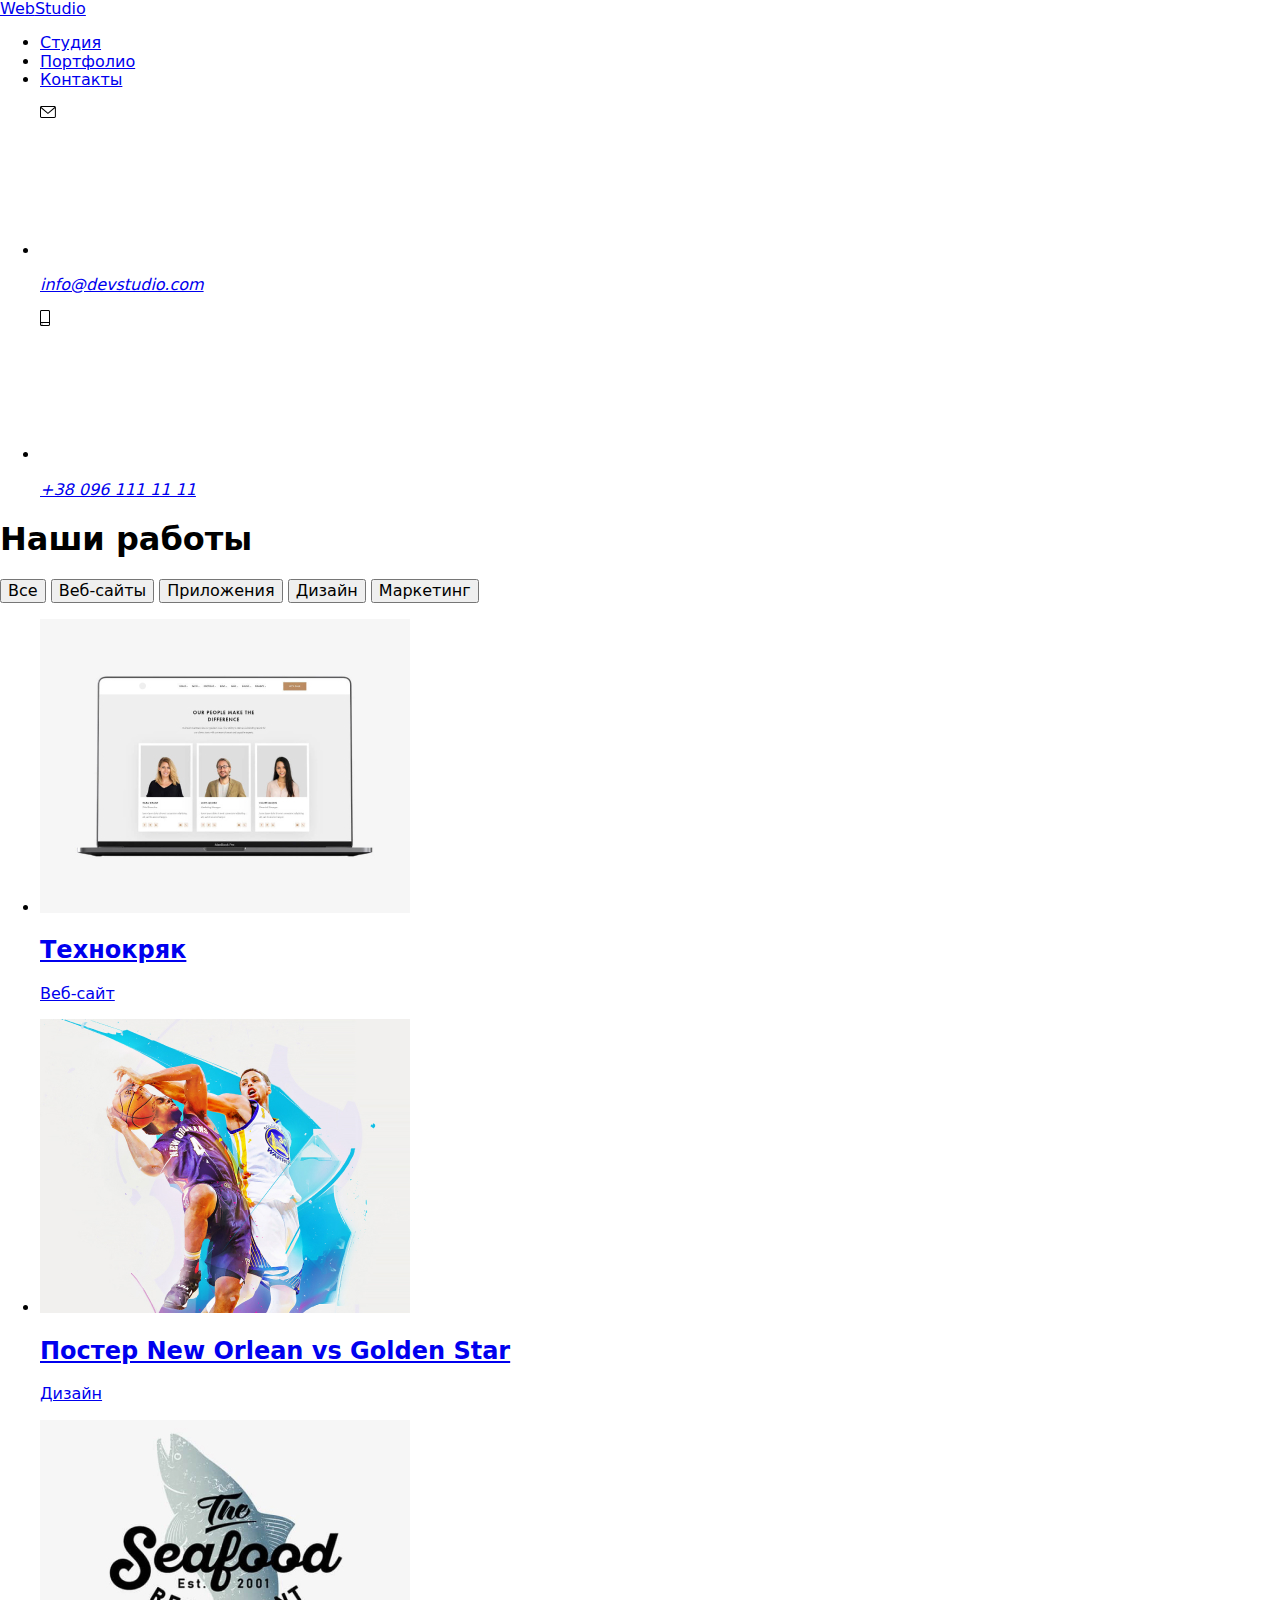
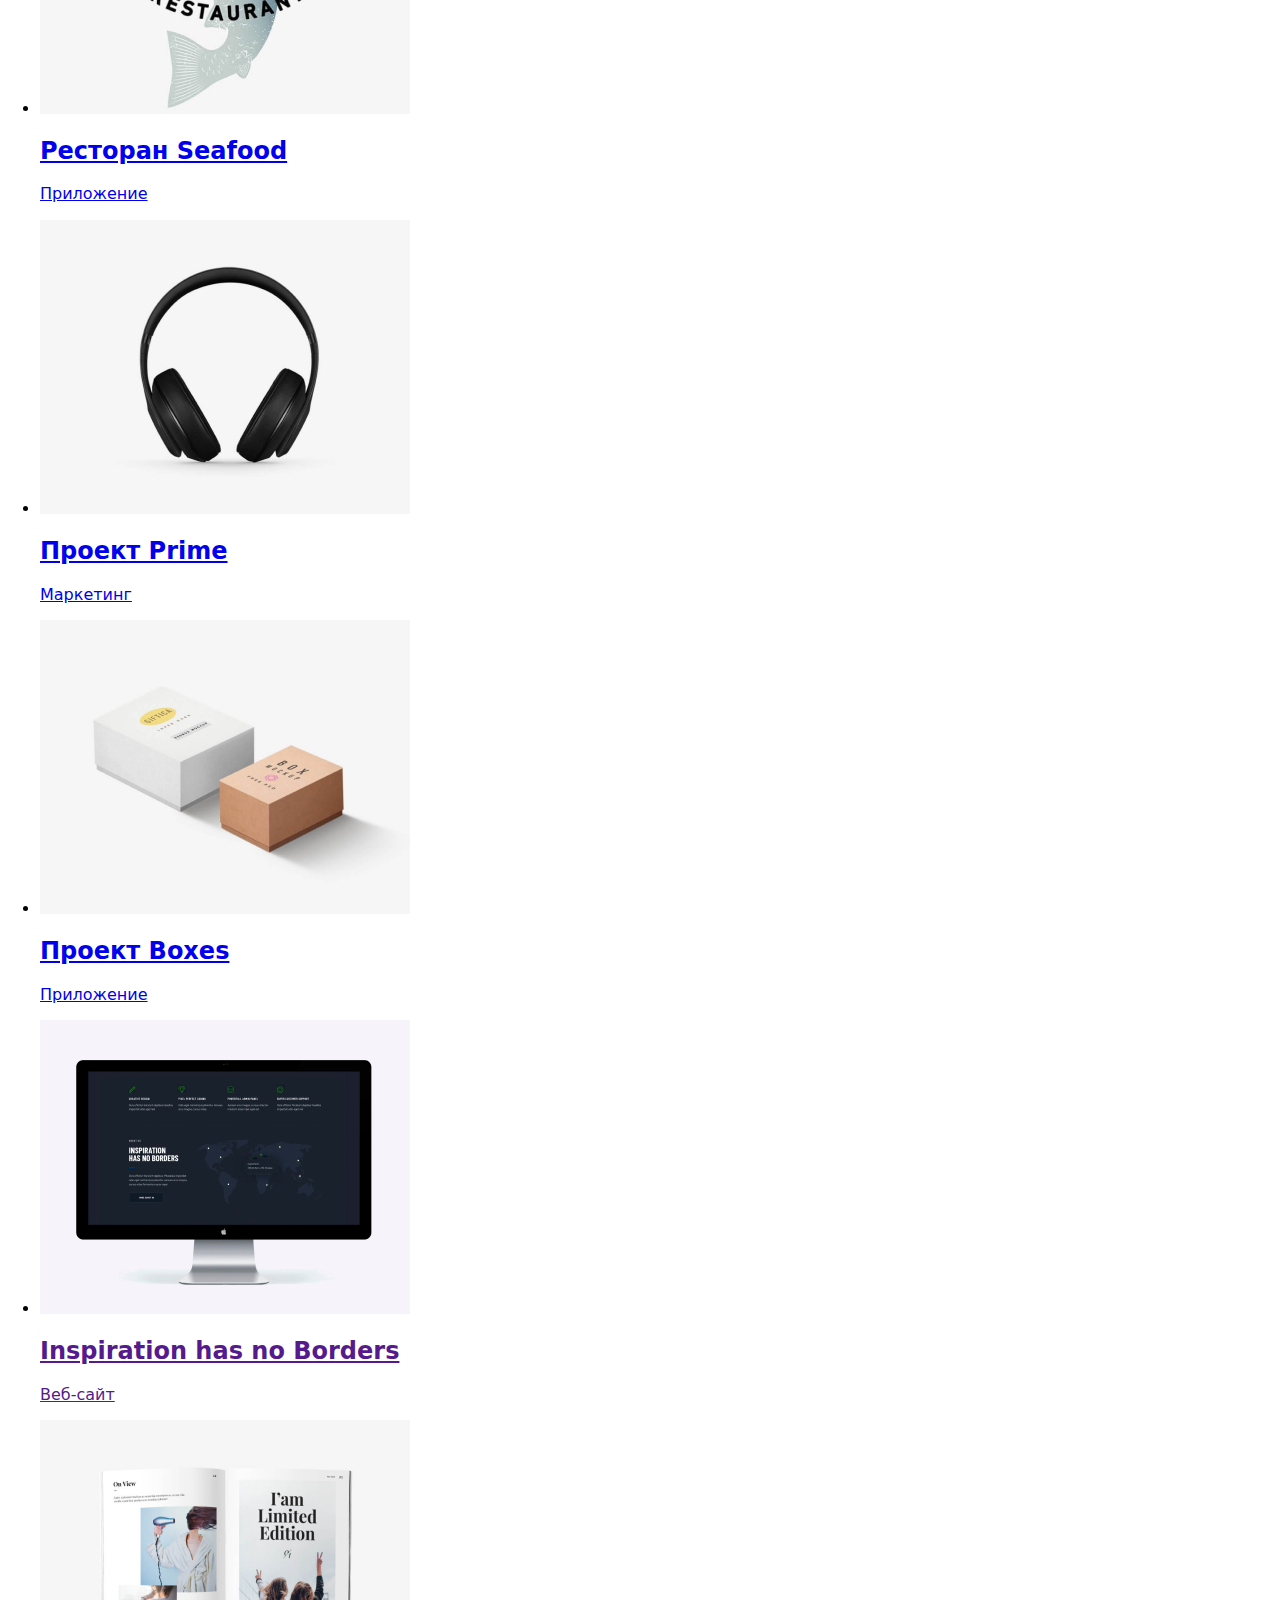
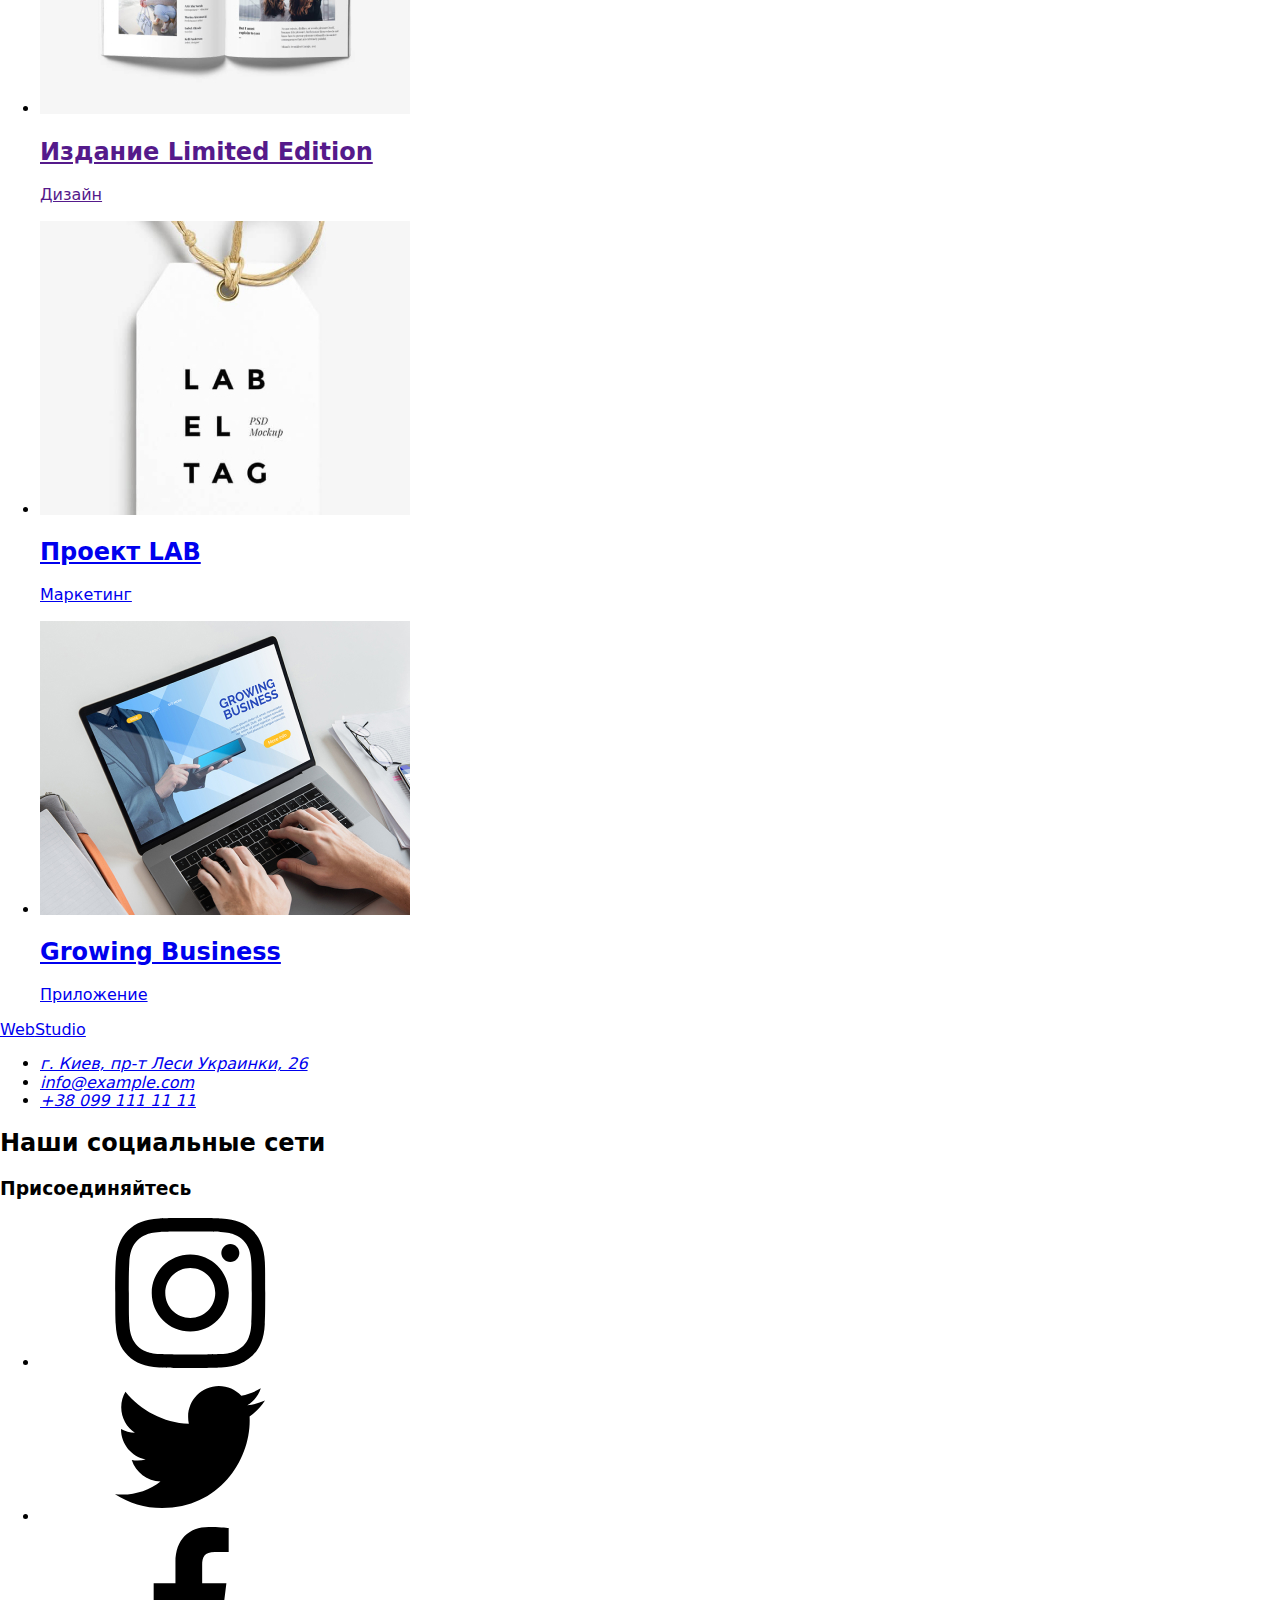
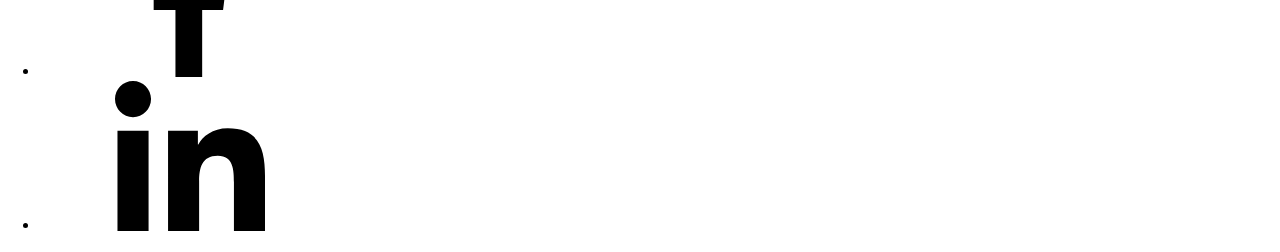
==== portfolio.html @ 12d7b61e "Додає вихідні файли з попередньої роботи" ====
<!DOCTYPE html>
<html lang="ru">
<head>
    <meta charset="UTF-8">
    <meta name="viewport" content="width=device-width, initial-scale=1.0">
    <title>WebStudio</title>
    <link rel="preconnect" href="https://fonts.gstatic.com">
    <link href="https://fonts.googleapis.com/css2?family=Raleway:wght@700&family=Roboto:wght@400;500;700;900&display=swap" rel="stylesheet">
    <link rel="stylesheet" href="https://cdnjs.cloudflare.com/ajax/libs/modern-normalize/1.0.0/modern-normalize.min.css" />
    <link rel="stylesheet" href="./css/styles.css">
</head>
    <body>
        <header class="header">
            <div class="container">
                <nav class="site-nav">
                    <a class="logo link" href="./" aria-label="Логотип сайта Веб Студио"><span class="logo-first">Web</span><span class="logo-second">Studio</span></a>
                    <ul class="navigation-list list">
                        <li class="navigation-list-item"><a class="navigation-list-link active link" href="./index.html">Студия</a></li>
                        <li class="navigation-list-item"><a class="navigation-list-link link" href="./portfolio.html">Портфолио</a></li>
                        <li class="navigation-list-item"><a class="navigation-list-link link" href="#">Контакты</a></li>
                    </ul>
                </nav>
                <address class="address">
                    <ul  class="address-list-header list">
                        <li class="address-list-item">
                            <a class="address-list-link link" href="mailto:info@devstudio.com">
                                <svg class="address-list-icon mail-icon">
                                    <use href="./images/sprite.svg#icon-email" width="16" height="12"></use>
                                </svg>
                                <p class="address-list-text">info@devstudio.com </p> 
                            </a>
                        </li>
                        <li class="address-list-item">
                            <a class="address-list-link link" href="tel:+380961111111">
                                <svg class="address-list-icon phone-icon">
                                    <use href="./images/sprite.svg#icon-smartphone" width="10" height="16"></use>
                                </svg>
                                <p class="address-list-text"> +38 096 111 11 11</p>
                            </a>
                        </li>
                    </ul>  
                </address>
            </div>
        </header>
        <main>
            <section class="portfolio-section">
                <div class="container">
                    <h1 class="visually-hidden">Наши работы</h1>
                    <div class="portfolio-nav">
                        <button class="portfolio-button button" type="button">Все</button>
                        <button class="portfolio-button button" type="button">Веб-сайты</button>
                        <button class="portfolio-button button" type="button">Приложения</button>
                        <button class="portfolio-button button" type="button">Дизайн</button>
                        <button class="portfolio-button button" type="button">Маркетинг</button>               
                    </div>
                    <ul class="portfolio-list list">
                        <li class="portfolio-list-item">
                            <a class="portfolio-list-link link" href="#">
                                <img class="portfolio-img" src="./images/portfolio/001_tehnokryak.jpg" alt="Сайт Технокряк" width="370">
                                <!--<p class="portfolio-description">Технокряк это современная площадка распространения коронавируса.
                                    Компании используют эту платформу для цифрового шпионажа и
                                    атак на защищённые сервера конкурентов.
                                </p> -->
                                <div class="portfolio-card-content">
                                    <h2 class="portfolio-title">Технокряк</h2>
                                    <p class="portfolio-type">Веб-сайт</p>
                                </div>
                            </a>
                        </li>
                        <li class="portfolio-list-item">
                            <a class="portfolio-list-link link" href="#">
                                <img class="portfolio-img" src="./images/portfolio/002_new_orlean_vs_golden_star.jpg" alt="Постер" width="370">
                                <!-- <p class="portfolio-description">
                                    Lorem ipsum dolor, sit amet consectetur adipisicing elit.
                                    Porro quos at voluptatem quis accusantium sunt esse libero
                                    laboriosam, itaque dolorem.
                                </p> -->
                                <div class="portfolio-card-content">
                                    <h2 class="portfolio-title">Постер New Orlean vs Golden Star</h2>
                                    <p class="portfolio-type">Дизайн</p>
                                </div>
                            </a>
                        </li>
                        <li class="portfolio-list-item">
                            <a class="portfolio-list-link link" href="#">
                                <img class="portfolio-img" src="./images/portfolio/003_seafood.jpg" alt="Ресторан Seafood" width="370">
                                <!-- <p class="portfolio-description">
                                    Lorem ipsum dolor sit, amet consectetur adipisicing elit.
                                    Saepe, cum amet. Accusantium reprehenderit sapiente suscipit.
                                    Amet voluptatibus illum unde deleniti.
                                </p>  -->
                                <div class="portfolio-card-content">
                                    <h2 class="portfolio-title">Ресторан Seafood</h2>
                                    <p class="portfolio-type">Приложение</p>
                                </div>
                            </a>
                        </li>
                        <li class="portfolio-list-item">
                            <a class="portfolio-list-link link" href="#">
                                <img class="portfolio-img" src="./images/portfolio/004_prime.jpg" alt="Наушники" width="370">
                                <!-- <p class="portfolio-description">
                                    Lorem ipsum dolor sit amet consectetur adipisicing elit.
                                    Ab corporis sed voluptas aut cupiditate repellendus non facere 
                                    saepe optio ipsum.
                                </p> -->
                                <div class="portfolio-card-content">
                                    <h2 class="portfolio-title">Проект Prime</h2>
                                    <p class="portfolio-type">Маркетинг</p>
                                </div>
                            </a>
                        </li>
                        <li class="portfolio-list-item">
                            <a class="portfolio-list-link link" href="#">
                                <img class="portfolio-img" src="./images/portfolio/005_boxes.jpg" alt="Боксы" width="370">
                                    <!-- <p class="portfolio-description">
                                    Lorem, ipsum dolor sit amet consectetur adipisicing elit.
                                    Sequi molestias expedita ratione quia dignissimos molestiae
                                    eius officia sed necessitatibus! Eum.
                                </p> -->
                                <div class="portfolio-card-content">
                                    <h2 class="portfolio-title">Проект Boxes</h2>
                                    <p class="portfolio-type">Приложение</p>
                                </div>
                            </a>
                        </li>
                        <li class="portfolio-list-item">
                            <a class="portfolio-list-link link" href="">
                                <img class="portfolio-img" src="./images/portfolio/006_Inspiration_has_no_borders.jpg" alt="Сайт Inspiration has no Borders" width="370">
                                <!-- <p class="portfolio-description">Lorem ipsum dolor sit amet consectetur adipisicing elit.
                                    Neque dolores consequuntur quisquam facilis repudiandae
                                    alias molestias quas animi iste voluptatum!
                                </p> -->
                                <div class="portfolio-card-content">
                                    <h2 class="portfolio-title">Inspiration has no Borders</h2>
                                    <p class="portfolio-type">Веб-сайт</p>
                                </div>
                            </a>
                        </li>
                        <li class="portfolio-list-item">
                            <a class="portfolio-list-link link" href="">
                                <img class="portfolio-img" src="./images/portfolio/007_limited_edition.jpg" alt="Издание Limited Edition" width="370">
                                <!-- <p class="portfolio-description">Lorem ipsum dolor sit amet consectetur, adipisicing elit. 
                                Necessitatibus sit repudiandae quas non tempore ducimus 
                                asperiores cum aperiam, error magni.
                                </p> -->
                                <div class="portfolio-card-content">
                                    <h2 class="portfolio-title">Издание Limited Edition</h2>
                                    <p class="portfolio-type">Дизайн</p>
                                </div>
                            </a>
                        </li>
                        <li class="portfolio-list-item">
                            <a class="portfolio-list-link link" href="#">
                                <img class="portfolio-img" src="./images/portfolio/008_lab.jpg" alt="Проект LAB" width="370">
                                <!-- <p class="portfolio-description">Lorem ipsum dolor sit amet consectetur adipisicing elit.
                                        Vel quod similique rem necessitatibus fugit temporibus 
                                        reiciendis quia dicta autem rerum.
                                    </p> -->
                                <div class="portfolio-card-content">
                                    <h2 class="portfolio-title">Проект LAB</h2>
                                    <p class="portfolio-type">Маркетинг</p>
                                </div>
                            </a>
                        </li>
                        <li class="portfolio-list-item">
                            <a class="portfolio-list-link link" href="#">
                                <img class="portfolio-img" src="./images/portfolio/009_growing_business.jpg" alt="Приложение Growing Business" width="370">
                                <!-- <p class="portfolio-description">Lorem ipsum dolor sit amet consectetur adipisicing elit.
                                    Iusto molestiae vitae vero excepturi voluptatum numquam
                                    deleniti? Nostrum fuga incidunt quisquam!</p> -->
                                <div class="portfolio-card-content">
                                    <h2 class="portfolio-title">Growing Business</h2>
                                    <p class="portfolio-type">Приложение</p>
                                </div>
                            </a>
                        </li>
                    </ul>
                </div>
            </section>
        </main>
        <footer class="footer">
            <div class="container">
                <div class="footer-info">
                    <a  class="logo link" href="./" aria-label="Логотип сайта Веб Студио"><span class="logo-first">Web</span><span class="logo-second-dark">Studio</span></a>
                    <address  class="address">
                        <ul class="addres-list-footer list">
                            <li class="addres-list-item"><a class="address-footer-link location link" href="https://goo.gl/maps/J2ixgFmDZ8d1wvZj8">г. Киев, пр-т Леси Украинки, 26</a></li>
                            <li class="addres-list-item"><a class="address-footer-link link" href="mailto:info@example.com">info@example.com</a></li>
                            <li class="addres-list-item"><a class="address-footer-link link" href="tel:+380991111111">+38 099 111 11 11</a></li>
                        </ul>
                    </address>
                </div>
                <div class="social-list-our-projekt">
                    <h2 class="visually-hidden">Наши социальные сети</h2>
                    <h3 class="social-list-invitation">Присоединяйтесь</h3>
                    <ul class="social-list list">
                        <li class="social-list-item">
                            <a href="#" class="social-list-link dark-social">
                                <svg class="social-list-icon">
                                    <use href="./images/sprite.svg#icon-instagram"></use>
                                </svg>
                            </a>
                        </li>
                        <li class="social-list-item">
                            <a href="#" class="social-list-link dark-social">
                                <svg class="social-list-icon">
                                    <use href="./images/sprite.svg#icon-twitter"></use>
                                </svg>
                            </a>
                        </li>
                        <li class="social-list-item">
                            <a href="#" class="social-list-link dark-social">
                                <svg class="social-list-icon">
                                    <use href="./images/sprite.svg#icon-facebook"></use>
                                </svg>
                            </a>
                        </li>
                        <li class="social-list-item">
                            <a href="#" class="social-list-link dark-social">
                                <svg class="social-list-icon">
                                    <use href="./images/sprite.svg#icon-linkedin"></use>
                                </svg>
                            </a>
                        </li>
                    </ul>
                </div>
            </div>
        </footer>
    </body>
</html>
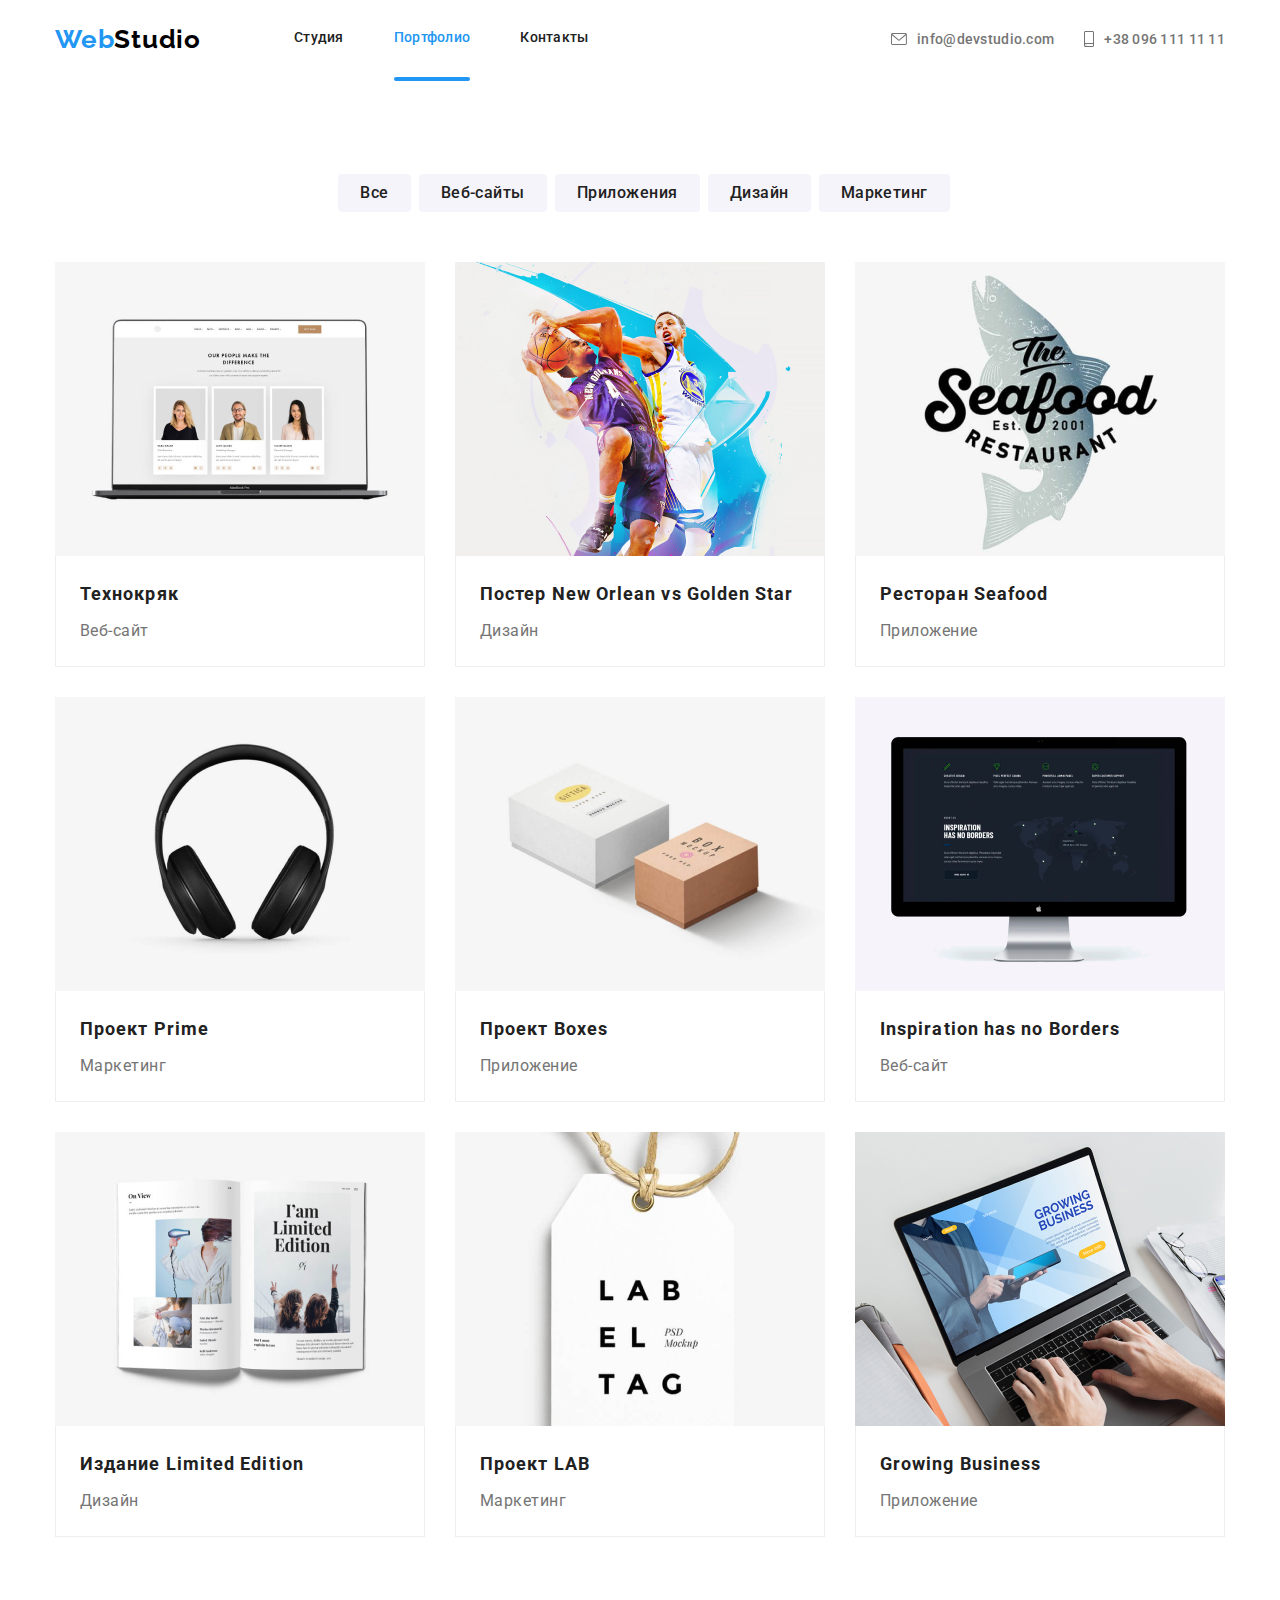
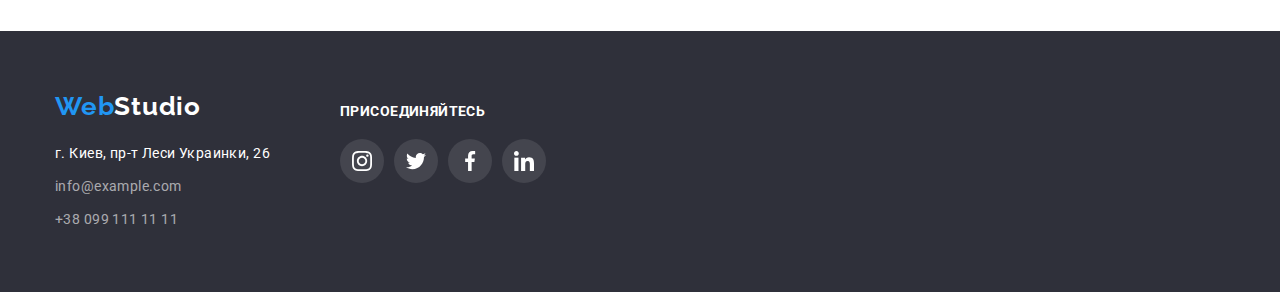
==== commit da8075af: "Додає підкреслювання поточного посилання в головній навігації за допомогою псевдоелемента" ====
--- a/portfolio.html
+++ b/portfolio.html
@@ -15,8 +15,8 @@
                 <nav class="site-nav">
                     <a class="logo link" href="./" aria-label="Логотип сайта Веб Студио"><span class="logo-first">Web</span><span class="logo-second">Studio</span></a>
                     <ul class="navigation-list list">
-                        <li class="navigation-list-item"><a class="navigation-list-link active link" href="./index.html">Студия</a></li>
-                        <li class="navigation-list-item"><a class="navigation-list-link link" href="./portfolio.html">Портфолио</a></li>
+                        <li class="navigation-list-item"><a class="navigation-list-link link" href="./index.html">Студия</a></li>
+                        <li class="navigation-list-item"><a class="navigation-list-link active link" href="./portfolio.html">Портфолио</a></li>
                         <li class="navigation-list-item"><a class="navigation-list-link link" href="#">Контакты</a></li>
                     </ul>
                 </nav>
--- a/css/styles.css
+++ b/css/styles.css
@@ -0,0 +1,711 @@
+:root {
+    --accent-color: #2196F3; /*( частина логотипу,hover по посиланнях тобто акцент)*/
+    --logo-color: #000000; /*частина логотипу (світлий фон)*/
+    --heading-color: #212121; /*(h2, h3, посилання, текст на кнопках портфоліо) */
+    --main-color: #757575; /*(посилання на e-mail, абзаци)*/
+    --main-color-dark-backgr: #ffffff; /*(h1, кнопка "заказать услугу", рядок адреси, частина логотипу на темному фоні)*/
+    --backgr-color-first: #2F303A; /*(footer, hero)*/
+    --backgr-color-second: #F5F4FA; /*(section "Our command",  кнопки портфоліо)*/
+    --addres-second-color: rgba(255, 255, 255, 0.6); /*(емейл і телефон футера)*/
+    --hero-gradient-color: rgba(47, 48, 58, 0.4); /*колір градієнту секції Hero*/
+    --social-link-background-dark: rgba(255, 255, 255, 0.1); /*колір фону посилань на соціальні мережі на темному фоні*/
+    --social-link-color: #afb1b8; /*колір іконок-посилань на соціальні мережі*/
+    --main-font: 'Roboto', Roboto, sans-serif; /*головний шрифт для всього тексту*/
+    --secondary-font: 'Raleway', Raleway, sans-serif; /*вторинний шрифт для логотипу*/
+    --card-set-specialization: 30px; /*Відстань між карточками блоку "Чим ми займаємося"*/
+    --card-set-our-command: 30px; /*Відстань між карточками блоку "Наша команда"*/
+    --card-set-portfolio: 30px; /*Відстань між карточками блоку */
+}
+
+body {
+         color: var(--main-color);
+        font-family: var(--main-font);
+}
+
+.list {
+        list-style: none;
+        margin: 0;
+        padding: 0;
+}
+
+.link {
+        text-decoration: none;
+        color: var(--main-color);
+}
+
+.button {
+        font-family: var(--main-font);
+        border: 0;
+        border-radius: 4px;
+}
+
+.visually-hidden {
+        position: absolute;
+        width: 1px;
+        height: 1px;
+        margin: -1px;
+        border: 0;
+        padding: 0;
+        white-space: nowrap;
+        clip-path: inset(100%);
+        clip: rect(0 0 0 0);
+        overflow: hidden;
+      }
+
+h1,
+h2,
+h3,
+h4,
+h5,
+h6{
+        margin: 0;
+}
+
+ul,
+ol {
+        margin: 0;
+        padding: 0;
+}
+
+p {
+        margin: 0;
+}
+
+img {
+        display: block;
+        max-width: 100%;
+        height: auto;
+}
+
+.container {
+        width: 1200px;
+        margin: 0 auto;
+        padding: 0 15px;
+        display: flex;
+        /*justify-content: center;*/
+        align-items: center;
+        background: transparent;
+}
+
+/* ============== HEADER ============== */
+
+.header > .container {
+        display: flex;
+        padding-top: 24px;
+        padding-bottom: 25px;
+}
+
+.site-nav {
+        display: flex;
+        align-items: center;
+}
+
+.navigation-list {
+        display: flex;
+}
+
+.header .logo {
+        margin-right: 93px;
+}
+
+.address {
+        font-style: normal;
+}
+
+.address-list-header {
+        display: flex;
+        align-items: center;
+        justify-content: center;
+}
+
+.header .address-list-link {
+        display: flex;
+        align-items: center;
+
+        transition-property: color;
+        transition-duration: 250ms;
+        transition-timing-function: cubic-bezier(0.4, 0, 0.2, 1);
+}
+
+.address-list-icon {
+        display: block;
+        fill: var(--main-color);
+
+        transition-property: fill;
+        transition-duration: 250ms;
+        transition-timing-function: cubic-bezier(0.4, 0, 0.2, 1);
+}
+
+.header .address-list-link:hover .address-list-icon,
+.header .address-list-link:focus .address-list-icon {
+        fill: var(--accent-color);
+}
+
+.mail-icon{
+        width: 16px;
+        height: 12px;
+}
+
+.phone-icon{
+        width: 10px;
+        height: 16px;
+}
+
+.address-list-text {
+        display: block;
+        padding-left: 10px;
+}
+
+.navigation-list-item:not(:last-child) {
+        margin-right: 50px;
+}
+.header .address-list-item:not(:last-child) {
+        margin-right: 30px;
+}
+
+.header .address {
+        margin-left: auto;     
+}
+
+.logo {
+        color: var(--logo-color);
+        font-family: var(--secondary-font);
+        font-weight: bold;
+        font-size: 26px;
+        line-height: 1.192;
+        letter-spacing: 0.03em;
+}
+
+.logo-first {
+        color: var(--accent-color);
+}
+
+.navigation-list-link,
+.address-list-link {
+        font-weight: 500;
+        font-size: 14px;
+        line-height: 1.143;
+        letter-spacing: 0.02em;      
+ }
+
+.navigation-list-link{
+        color: var(--heading-color);
+
+        transition-property: color;
+        transition-duration: 250ms;
+        transition-timing-function: cubic-bezier(0.4, 0, 0.2, 1);
+}
+
+/*.address-list-link {
+        color: var(--main-color);
+
+        transition-property: color;
+        transition-duration: 2500ms;
+        transition-timing-function: cubic-bezier(0.4, 0, 0.2, 1);
+}*/
+
+.navigation-list-link:hover,
+.navigation-list-link:focus,
+.address-list-link:hover,
+.address-list-link:focus {
+         color: var(--accent-color);
+}
+
+.navigation-list-link.active {
+        color: var(--accent-color);
+}
+
+.navigation-list-link.active::after {
+        content: ""; 
+        width: auto;
+        height: 4px;
+        display: block;
+        background: var(--accent-color);
+        border-radius: 2px;
+
+        position:relative;
+        top: 30px;
+}
+
+
+/* ============== END HEADER ============== */
+
+/* ============== HERO SECTION ============== */
+.hero-section {
+        background-color: var(--backgr-color-first);
+}
+.hero-section > .container {
+        /*background-color: var(--backgr-color-first);*/
+        flex-direction: column;
+        padding-top: 200px;
+        padding-bottom: 200px;
+        width:1600px;
+        background-image: linear-gradient(var(--hero-gradient-color), var(--hero-gradient-color)), url(../images/background_photo.jpg);
+        background-repeat: no-repeat;
+        background-size: cover;
+}
+
+.hero-title {
+        font-weight: 900;
+        font-size: 44px;
+        line-height: 1.364;
+        text-align: center;
+        letter-spacing: 0.06em;
+        text-transform: uppercase;
+        color: var(--main-color-dark-backgr);
+        margin-bottom: 30px;
+
+}
+
+.hero-button {
+        font-weight: 500;
+        font-size: 16px;
+        line-height: 1.625;
+        text-align: center;
+        letter-spacing: 0.03em;
+        min-width: 200px;
+        height: 50px;   
+        box-shadow: 0px 4px 4px rgba(0, 0, 0, 0.15);
+        cursor: pointer;
+        padding: 10px 32px;
+        color: var(--main-color-dark-backgr);
+        background-color: var(--accent-color);
+}
+
+/* ============== HERO SECTION END ============== */
+
+/* ============== ADVANTAGES SECTION ============== */
+.advantages > .container {
+        padding-top: 94px;
+        padding-bottom: 94px;
+}
+.advantages-list {
+        display: flex;
+}
+
+.advantages-list-item {
+        padding: 3px;
+        font-size: 14px;
+        letter-spacing: 0.03em;
+}
+
+.advantages-list-item:not(:last-child) {
+        margin-right: 30px;
+}
+
+.advantages-icon-background {
+        width:auto;
+        height: 120px;
+        background: var(--backgr-color-second);
+        margin-bottom: 30px;
+        display: flex;
+        justify-content: center;
+        align-items: center;
+}
+
+.advantages-icon {
+        width: 70px;
+        height: 70px;
+}
+
+.advantages-title {
+        font-weight: 700;
+        line-height: 1.142;
+        text-transform: uppercase;
+        color: var(--heading-color);
+        margin-bottom: 10px;
+}
+
+.advantages-description {
+        font-weight: 400;
+        line-height: 1.714;
+}
+
+/* ============== ADVANTAGES SECTION END ============== */
+
+/* ============== SPECIALIZATION SECTION ============== */
+
+.specialization-section > .container {
+        flex-direction: column;
+        padding-bottom: 94px;
+}
+.specialization-list {
+        display: flex;
+        justify-content: center;
+}
+
+.specialization-list-item:not(:last-child) {
+        margin-right: var(--card-set-specialization);
+}
+
+.specialization-title,
+.our-command-title,
+.our-clients-title {
+        font-weight: 700;
+        font-size: 36px;
+        line-height: 1.167;
+        text-align: center;
+        letter-spacing: 0.03em;
+        color: var(--heading-color);
+}
+
+.specialization-title {
+        margin-bottom: 50px;
+}
+ 
+/* ============== SPECIALIZATION SECTION END ============== */
+
+/* ============== OUR COMAND ============== */
+
+.our-command-section {
+        background-color: var(--backgr-color-second);
+}
+
+.our-command-section > .container{
+        padding-top: 94px;
+        padding-bottom: 94px;
+        flex-direction: column;
+}
+
+.our-command-list {
+          display: flex;
+          justify-content: center;
+}
+
+.our-command-list-item {
+        background-color: var(--main-color-dark-backgr);
+        box-shadow: 0px 1px 3px rgba(0, 0, 0, 0.12), 0px 1px 1px rgba(0, 0, 0, 0.14), 0px 2px 1px rgba(0, 0, 0, 0.2);
+        border-radius: 0px 0px 4px 4px;
+}
+
+.our-command-list-item:not(:last-child) {
+        margin-right: var(--card-set-our-command);
+}
+
+.our-command-card-content {
+        padding: 30px 10px;
+}
+
+.our-command-title {
+        margin-bottom:50px;
+}
+
+.our-specialist-name {
+        margin-bottom: 10px;
+        font-weight: 500;
+        color: var(--heading-color);
+}
+
+.our-specialist-specialization {
+        font-weight: 400;
+        margin-bottom: 16px;
+}
+
+.our-specialist-name,
+.our-specialist-specialization {
+        font-size: 16px;
+        line-height: 1.188;
+        text-align: center;
+        letter-spacing: 0.03em;
+}
+
+.social-list {
+        display: flex;
+        justify-content: center;
+}
+
+.social-list-item:not(:last-child) {
+        margin-right: 10px;
+}
+
+.social-list-link {
+        display: block;
+        width: 44px;
+        height: 44px;
+        border-radius: 50%;
+        display: flex;
+        justify-content: center;
+        align-items: center;
+
+        transition-property: background;
+        transition-duration: 250ms;
+        transition-timing-function: cubic-bezier(0.4, 0, 0.2, 1);
+}
+
+.social-list-icon {
+        width: 20px;
+        height: 20px;
+        fill: var(--social-link-color);
+
+        transition-property: fill;
+        transition-duration: 250ms;
+        transition-timing-function: cubic-bezier(0.4, 0, 0.2, 1);
+}
+
+.social-list-link:hover,
+.social-list-link:focus {
+        background: var(--accent-color);
+}
+
+.social-list-link:hover .social-list-icon,
+.social-list-link:focus .social-list-icon {
+        fill: var(--main-color-dark-backgr);
+}
+
+/* ============== OUR COMAND END ============== */
+
+/* ============== OUR CLIENTS END ============== */
+
+.our-clients-section > .container {
+        flex-direction: column;
+        padding-top: 94px;
+        padding-bottom: 94px;
+}
+
+.our-clients-title {
+        margin-bottom: 50px;
+}
+
+.our-clients-list {
+        display: flex;
+}
+
+.our-client-link {
+        display:flex;
+        justify-content: center;
+        align-items: center;
+        width: 170px;
+        height: 90px;
+        border: 1px solid var(--social-link-color);
+        box-sizing: border-box;
+        border-radius: 4px;
+
+        transition-property: border-color;
+        transition-duration: 250ms;
+        transition-timing-function: cubic-bezier(0.4, 0, 0.2, 1);
+}
+
+.our-client-link:hover,
+.our-client-link:focus {
+        border-color: var(--accent-color);
+}
+
+.our-client-link:hover .our-clients-icon,
+.our-client-link:focus .our-clients-icon {
+        fill: var(--accent-color);
+}
+
+.our-clients-list-item:not(:last-child) {
+        margin-right: 30px;
+}
+
+
+.our-clients-icon {
+       fill: #afb1b8;
+
+       transition-property: fill;
+       transition-duration: 250ms;
+       transition-timing-function: cubic-bezier(0.4, 0, 0.2, 1);
+}
+
+.first-client-icon {
+        width: 44.27px;
+        height: 49.23px;
+}
+
+.second-client-icon {
+        width: 40px;
+        height: 52px;
+}
+
+.third-client-icon {
+        width: 41px;
+        height: 42.6px;
+}
+
+.fourth-client-icon {
+        width: 79.66px;
+        height: 42.02px;
+}
+
+.fifth-client-icon {
+        width: 59px;
+        height: 47px;
+}
+
+.sixth-client-icon {
+        width: 88.48px;
+        height: 45.44px;
+}
+
+
+
+/* ============== OUR CLIENTS END ============== */
+
+/* ============== FOOTER ============== */
+.footer {
+        background-color: var(--backgr-color-first);
+}
+
+.footer > .container {
+        align-items: flex-start;
+        padding-top: 60px;
+        padding-bottom: 60px;
+}
+
+.footer .logo {
+        display: block;
+       margin-bottom: 20px;
+}
+
+.footer .addres-list-item:not(:last-child) {
+        margin-bottom: 9px;
+}
+
+.logo-second-dark {
+        color: var(--main-color-dark-backgr);
+}
+
+.address-footer-link {
+        font-weight: 400;
+        font-size: 14px;
+        line-height: 1.714;
+        letter-spacing: 0.03em;
+        color: var(--addres-second-color);
+}
+
+.location {
+        color: var(--main-color-dark-backgr);
+}
+
+.social-list-our-projekt {
+        margin-left: 70px;
+        margin-top: 12px;        
+}
+
+.social-list-invitation  {
+        font-weight: 700;
+        font-size: 14px;
+        line-height: 1.142;
+        text-transform: uppercase;
+        letter-spacing: 0.03em;
+        color: var(--main-color-dark-backgr);
+        margin-bottom: 20px;
+}
+
+.dark-social {
+        background: var(--social-link-background-dark);
+}
+
+.dark-social .social-list-icon {
+        fill: var(--main-color-dark-backgr)
+}
+
+/* ============== FOOTER END ============== */
+
+/* ============== PORTFOLIO.HTML ============== */
+.portfolio-section .container {
+        padding-top: 94px;
+        padding-bottom: 94px;
+        flex-direction: column;
+        align-items: center;
+}
+
+.portfolio-nav{
+        margin-left: 8px;
+        margin-bottom: 50px;
+        display: flex;
+}
+
+.portfolio-button {
+        color: var(--heading-color);
+        background-color: var(--backgr-color-second);
+        padding: 6px 22px;
+        font-weight: 500;
+        font-size: 16px;
+        line-height: 1.625;
+        text-align: center;
+        letter-spacing: 0.03em;
+
+        transition-property: color, background-color, box-shadow;
+        transition-duration: 250ms;
+        transition-timing-function: cubic-bezier(0.4, 0, 0.2, 1);
+}
+
+.portfolio-button:not(:last-child){
+        margin-right: 8px;
+}
+
+.portfolio-button:hover,
+.portfolio-button:focus {
+        background-color: var(--accent-color);
+        color: var(--main-color-dark-backgr);
+        box-shadow: 0px 3px 1px rgba(0, 0, 0, 0.1), 0px 1px 2px rgba(0, 0, 0, 0.08), 0px 2px 2px rgba(0, 0, 0, 0.12);
+}
+
+/*.portfolio-description {
+        font-weight: 400;
+        font-size: 18px;
+        line-height: 1.556;
+        letter-spacing: 0.03em;
+        color: var(--main-color-dark-backgr);
+        background-color: var(--accent-color);
+} */
+.portfolio-list {
+        display: flex;
+        justify-content: center;
+        flex-wrap: wrap;
+        margin-left: calc(-1*var(--card-set-portfolio));
+        margin-top: calc(-1*var(--card-set-portfolio));
+}
+
+.portfolio-list-item {
+        flex-basis: calc(100%/3 - var(--card-set-portfolio));
+        margin-left: var(--card-set-portfolio);
+        margin-top: var(--card-set-portfolio);
+}
+
+.portfolio-card-content {
+        padding: 20px 24px;
+        border: 1px solid #EEEEEE;
+        border-top-width: 0;
+        box-sizing: border-box;
+}
+
+.portfolio-title {
+        margin-bottom: 4px;
+        font-weight: 700;
+        font-size: 18px;
+        line-height: 2;
+        letter-spacing: 0.06em;
+        color: var(--heading-color);
+}
+
+.portfolio-type {
+        font-weight: 400;
+        font-size: 16px;
+        line-height: 1.875;
+        letter-spacing: 0.03em;
+
+}
+
+.portfolio-list-link {
+        display:block;
+
+        transition-property: box-shadow;
+        transition-duration: 250ms;
+        transition-timing-function: cubic-bezier(0.4, 0, 0.2, 1);     
+}
+
+.portfolio-list-link:hover,
+.portfolio-list-link:focus {
+        box-shadow: 0px 1px 1px rgba(0, 0, 0, 0.12), 0px 4px 4px rgba(0, 0, 0, 0.06), 1px 4px 6px rgba(0, 0, 0, 0.16);
+}
+
+
+
+
+
+
+
+/* ============== PORTFOLIO.HTML END ============== */
